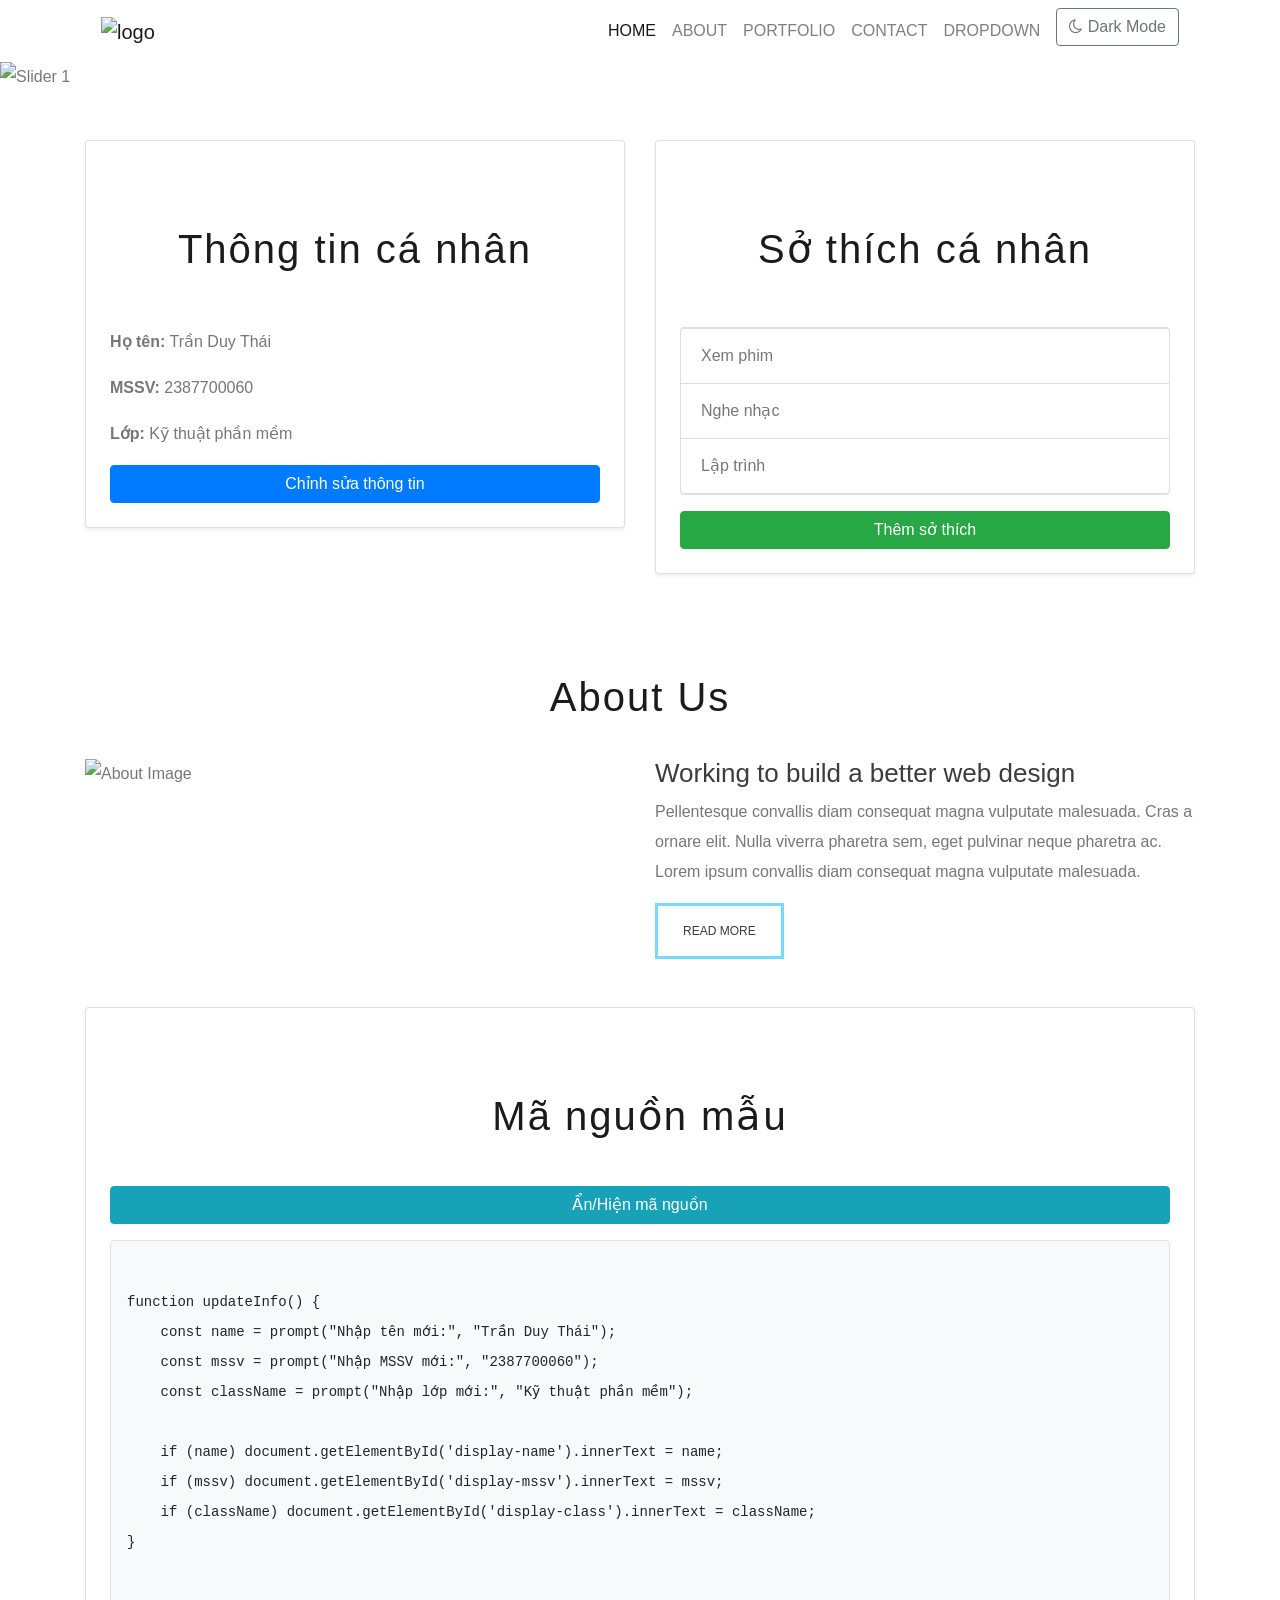
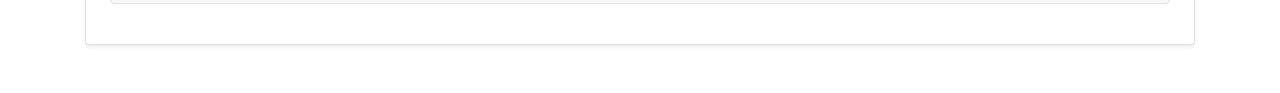
==== 2387700060_TranDuyThai_Tuan2/index.html @ 483945fc "Add Bài tập tuần 2 - 2387700060 - Trần Duy Thái" ====
<!DOCTYPE html>
<html lang="en">
<head>
    <meta charset="utf-8">
    <title>Bài tập Tuần 2 - 2387700060 - Trần Duy Thái</title>
    <meta name="viewport" content="width=device-width, initial-scale=1">
    <!-- Bootstrap 4 CDN -->
    <link rel="stylesheet" href="https://cdn.jsdelivr.net/npm/bootstrap@4.6.2/dist/css/bootstrap.min.css">
    <!-- Font Awesome CDN -->
    <link rel="stylesheet" href="https://cdnjs.cloudflare.com/ajax/libs/font-awesome/4.7.0/css/font-awesome.min.css">
    <link rel="stylesheet" href="css/style_1.css">
</head>

<body>
    <!-- Navbar -->
    <div class="container">
        <nav class="navbar navbar-expand-lg navbar-light">
            <a class="navbar-brand" href="#">
                <img src="images/logo.png" alt="logo" style="max-height: 50px;">
            </a>
            <button class="navbar-toggler" type="button" data-toggle="collapse" data-target="#menu">
                <span class="navbar-toggler-icon"></span>
            </button>
            <div class="collapse navbar-collapse" id="menu">
                <ul class="navbar-nav ml-auto text-uppercase">
                    <li class="nav-item active"><a class="nav-link" href="#">Home</a></li>
                    <li class="nav-item"><a class="nav-link" href="#">About</a></li>
                    <li class="nav-item"><a class="nav-link" href="#">Portfolio</a></li>
                    <li class="nav-item"><a class="nav-link" href="#">Contact</a></li>
                    <li class="nav-item"><a class="nav-link" href="#">Dropdown</a></li>
                    <li class="nav-item">
                        <button id="dark-mode-toggle" class="btn btn-outline-secondary ml-lg-2">
                            <i class="fa fa-moon-o"></i> Dark Mode
                        </button>
                    </li>
                </ul>
            </div>
        </nav>
    </div>

    <!-- Slider -->
    <div class="container-fluid p-0">
        <div id="slider" class="carousel slide" data-ride="carousel">
            <ol class="carousel-indicators">
                <li data-target="#slider" data-slide-to="0" class="active"></li>
                <li data-target="#slider" data-slide-to="1"></li>
                <li data-target="#slider" data-slide-to="2"></li>
            </ol>
            <div class="carousel-inner">
                <div class="carousel-item active">
                    <img src="images/slider1.png" class="d-block w-100" alt="Slider 1">
                </div>
                <div class="carousel-item">
                    <img src="images/slider2.png" class="d-block w-100" alt="Slider 2">
                </div>
            </div>
            <a class="carousel-control-prev" href="#slider" role="button" data-slide="prev">
                <span class="carousel-control-prev-icon"></span>
            </a>
            <a class="carousel-control-next" href="#slider" role="button" data-slide="next">
                <span class="carousel-control-next-icon"></span>
            </a>
        </div>
    </div>

    <!-- Personal Info Section (Requirement 1 & 2) -->
    <div class="container mt-5">
        <div class="row">
            <div class="col-md-6">
                <div class="card p-4 shadow-sm info-card">
                    <h2 class="title mb-4">Thông tin cá nhân</h2>
                    <p><strong>Họ tên:</strong> <span id="display-name">Trần Duy Thái</span></p>
                    <p><strong>MSSV:</strong> <span id="display-mssv">2387700060</span></p>
                    <p><strong>Lớp:</strong> <span id="display-class">Kỹ thuật phần mềm</span></p>
                    <button class="btn btn-primary" id="update-info-btn">Chỉnh sửa thông tin</button>
                </div>
            </div>
            <div class="col-md-6">
                <div class="card p-4 shadow-sm info-card">
                    <h2 class="title mb-4">Sở thích cá nhân</h2>
                    <ul id="hobby-list" class="list-group mb-3">
                        <li class="list-group-item">Xem phim</li>
                        <li class="list-group-item">Nghe nhạc</li>
                        <li class="list-group-item">Lập trình</li>
                    </ul>
                    <button class="btn btn-success" id="add-hobby-btn">Thêm sở thích</button>
                </div>
            </div>
        </div>
    </div>

    <!-- About Us -->
    <div class="container mt-5">
        <div class="row">
            <div class="col-12 title">
                <p>About Us</p>
            </div>
            <div class="col-lg-6 about-img">
                <img src="images/img_about.png" class="img-fluid" alt="About Image">
            </div>
            <div class="col-lg-6 about-content">
                <h3>Working to build a better web design</h3>
                <p>Pellentesque convallis diam consequat magna vulputate malesuada. Cras a ornare elit. Nulla viverra pharetra sem, eget pulvinar neque pharetra ac. Lorem ipsum convallis diam consequat magna vulputate malesuada.</p>
                <button class="btn-readmore">READ MORE</button>
            </div>
        </div>
    </div>

    <!-- Source Code Section (Requirement 3) -->
    <div class="container mt-5 mb-5">
        <div class="card p-4 shadow-sm info-card">
            <h2 class="title mb-3">Mã nguồn mẫu</h2>
            <button class="btn btn-info mb-3" id="toggle-source-btn">Ẩn/Hiện mã nguồn</button>
            <div id="source-code-block">
                <pre class="bg-light p-3 border rounded"><code>
function updateInfo() {
    const name = prompt("Nhập tên mới:", "Trần Duy Thái");
    const mssv = prompt("Nhập MSSV mới:", "2387700060");
    const className = prompt("Nhập lớp mới:", "Kỹ thuật phần mềm");
    
    if (name) document.getElementById('display-name').innerText = name;
    if (mssv) document.getElementById('display-mssv').innerText = mssv;
    if (className) document.getElementById('display-class').innerText = className;
}
                </code></pre>
            </div>
        </div>
    </div>

    <!-- Scripts -->
    <script src="https://cdn.jsdelivr.net/npm/jquery@3.5.1/dist/jquery.slim.min.js"></script>
    <script src="https://cdn.jsdelivr.net/npm/popper.js@1.16.1/dist/umd/popper.min.js"></script>
    <script src="https://cdn.jsdelivr.net/npm/bootstrap@4.6.2/dist/js/bootstrap.min.js"></script>
    <script src="js/script.js"></script>
</body>
</html>
---- 2387700060_TranDuyThai_Tuan2/css/style_1.css ----
body {
    font-family: 'Raleway-Regular', Arial, sans-serif;
    font-size: 16px;
    line-height: 30px;
    color: #777777;
    transition: background-color 0.3s, color 0.3s;
}

.title {
    font-size: 40px;
    text-align: center;
    font-family: 'Raleway-Bold', sans-serif;
    color: #1b1b1b;
    letter-spacing: 2px;
    padding: 60px 0 30px 0;
}

.about-content h3 {
    font-size: 26px;
    font-family: 'Raleway-Bold', sans-serif;
    color: #3c3c3c;
    font-weight: 100;
}

.btn-readmore {
    background: none;
    border: 3px solid #76daff;
    font-size: 12px;
    font-family: 'Raleway-Bold', sans-serif;
    color: #3c3c3c;
    padding: 10px 25px;
    text-transform: uppercase;
}

/* Dark Mode Styles */
body.dark-mode {
    background-color: #121212;
    color: #e0e0e0;
}

body.dark-mode .title, 
body.dark-mode .about-content h3,
body.dark-mode h2 {
    color: #ffffff;
}

body.dark-mode .card,
body.dark-mode .list-group-item {
    background-color: #1e1e1e;
    color: #e0e0e0;
    border-color: #333;
}

body.dark-mode .bg-light {
    background-color: #2d2d2d !important;
    color: #f8f8f2;
}

body.dark-mode .btn-readmore {
    color: #ffffff;
    border-color: #76daff;
}

/* Custom spacing */
.info-card {
    transition: background-color 0.3s, border-color 0.3s;
}

@media screen and (max-width: 992px) {
    .about-img, .about-content {
        text-align: center;
        margin-bottom: 30px;
    }
}
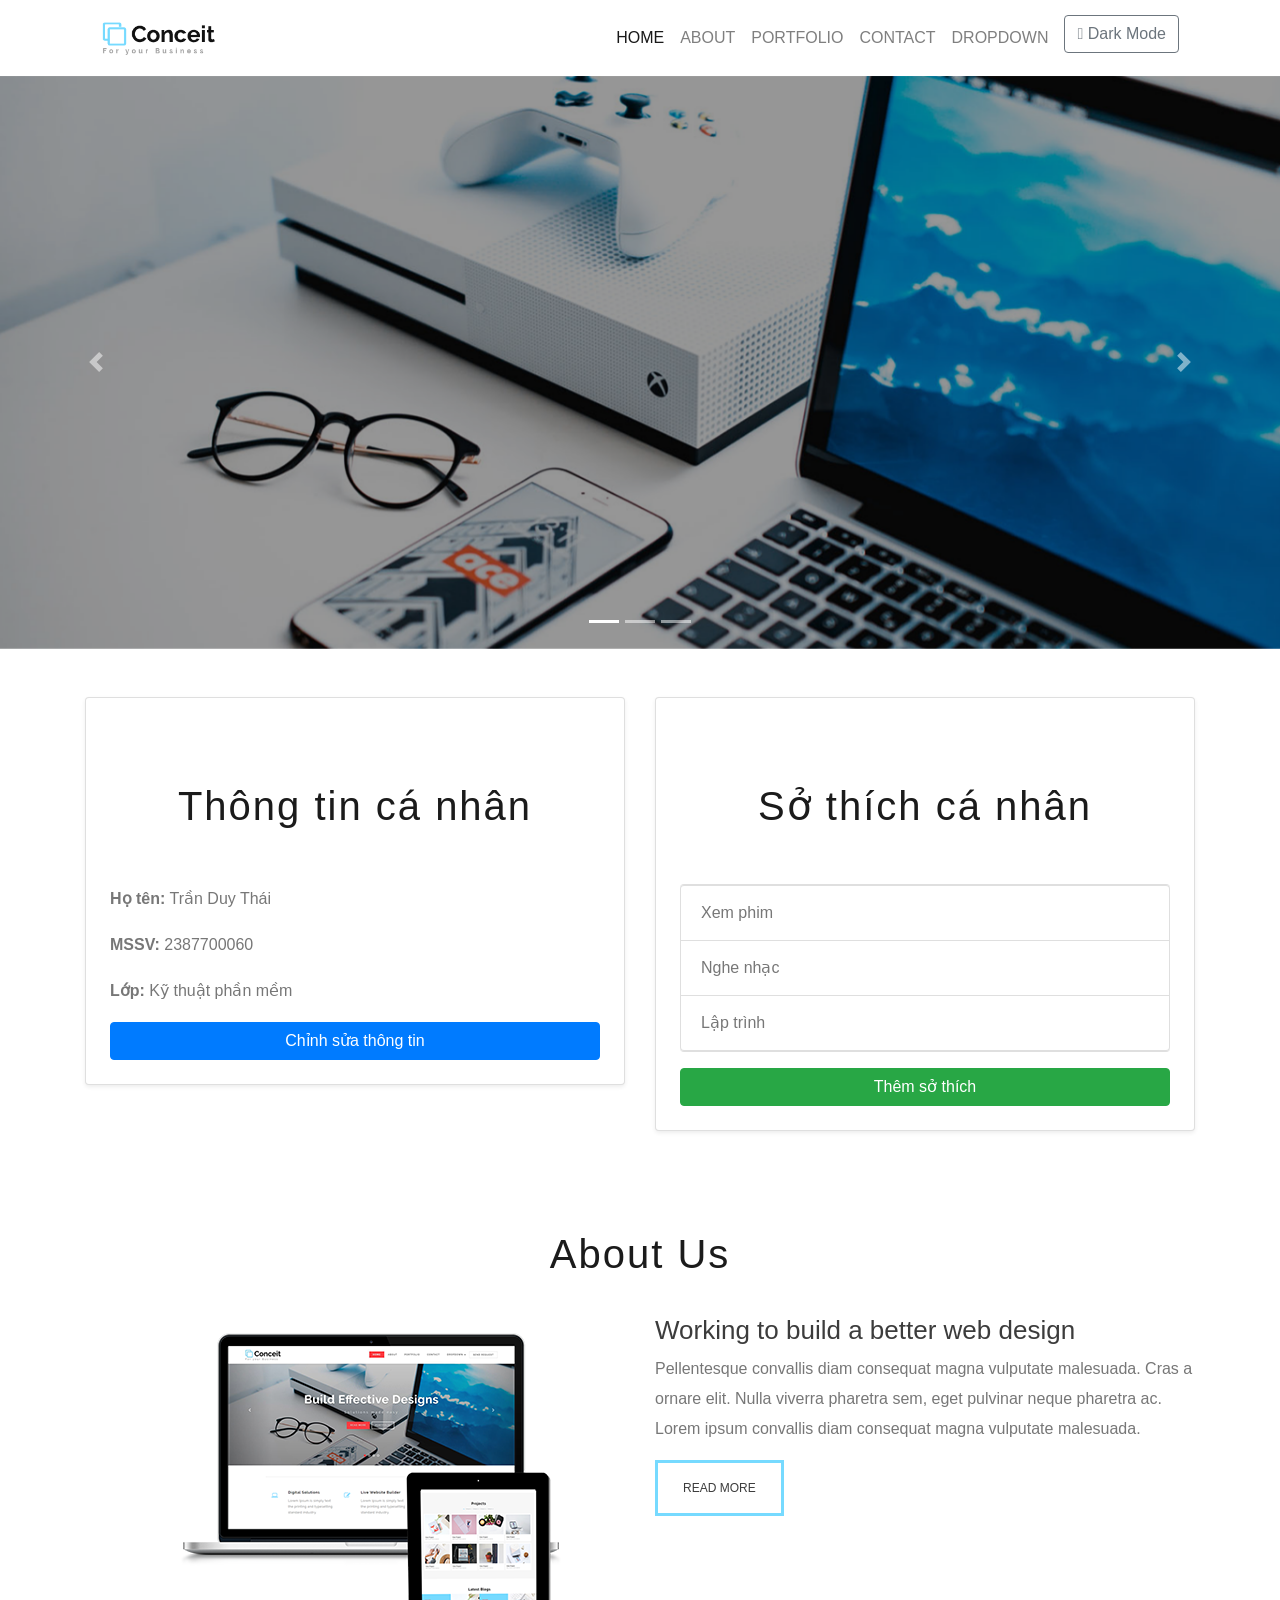
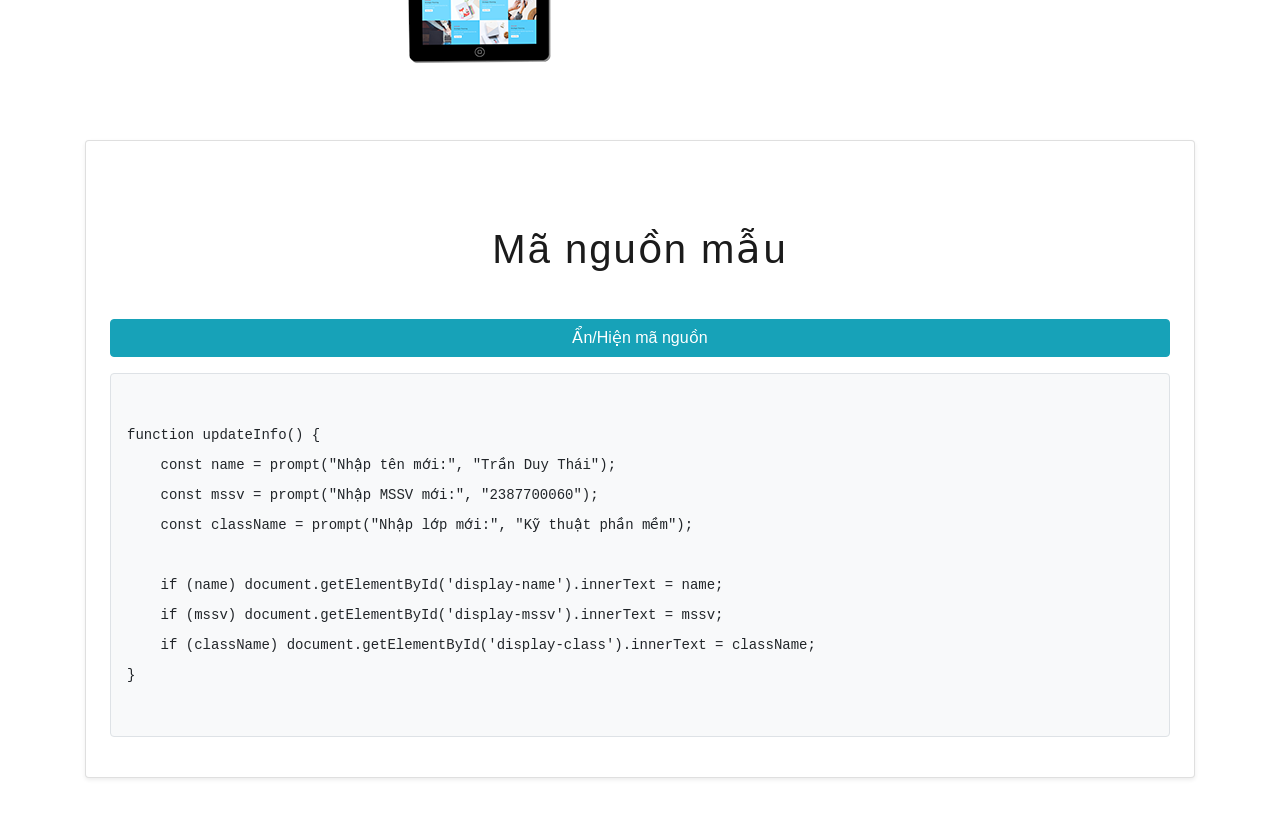
==== commit 0bf29e6b: "Integrate provided assets and switch to local resources for Week 2" ====
--- a/2387700060_TranDuyThai_Tuan2/index.html
+++ b/2387700060_TranDuyThai_Tuan2/index.html
@@ -4,10 +4,10 @@
     <meta charset="utf-8">
     <title>Bài tập Tuần 2 - 2387700060 - Trần Duy Thái</title>
     <meta name="viewport" content="width=device-width, initial-scale=1">
-    <!-- Bootstrap 4 CDN -->
-    <link rel="stylesheet" href="https://cdn.jsdelivr.net/npm/bootstrap@4.6.2/dist/css/bootstrap.min.css">
-    <!-- Font Awesome CDN -->
-    <link rel="stylesheet" href="https://cdnjs.cloudflare.com/ajax/libs/font-awesome/4.7.0/css/font-awesome.min.css">
+    <!-- Bootstrap 4 Local -->
+    <link rel="stylesheet" href="css/bootstrap.min.css">
+    <!-- Font Awesome Local -->
+    <link rel="stylesheet" href="css/font-awesome.min.css">
     <link rel="stylesheet" href="css/style_1.css">
 </head>
 
@@ -127,10 +127,10 @@
         </div>
     </div>
 
-    <!-- Scripts -->
-    <script src="https://cdn.jsdelivr.net/npm/jquery@3.5.1/dist/jquery.slim.min.js"></script>
-    <script src="https://cdn.jsdelivr.net/npm/popper.js@1.16.1/dist/umd/popper.min.js"></script>
-    <script src="https://cdn.jsdelivr.net/npm/bootstrap@4.6.2/dist/js/bootstrap.min.js"></script>
+    <!-- Scripts Local -->
+    <script src="js/jquery-3.5.1.min.js"></script>
+    <script src="js/popper.min.js"></script>
+    <script src="js/bootstrap.min.js"></script>
     <script src="js/script.js"></script>
 </body>
 </html>
